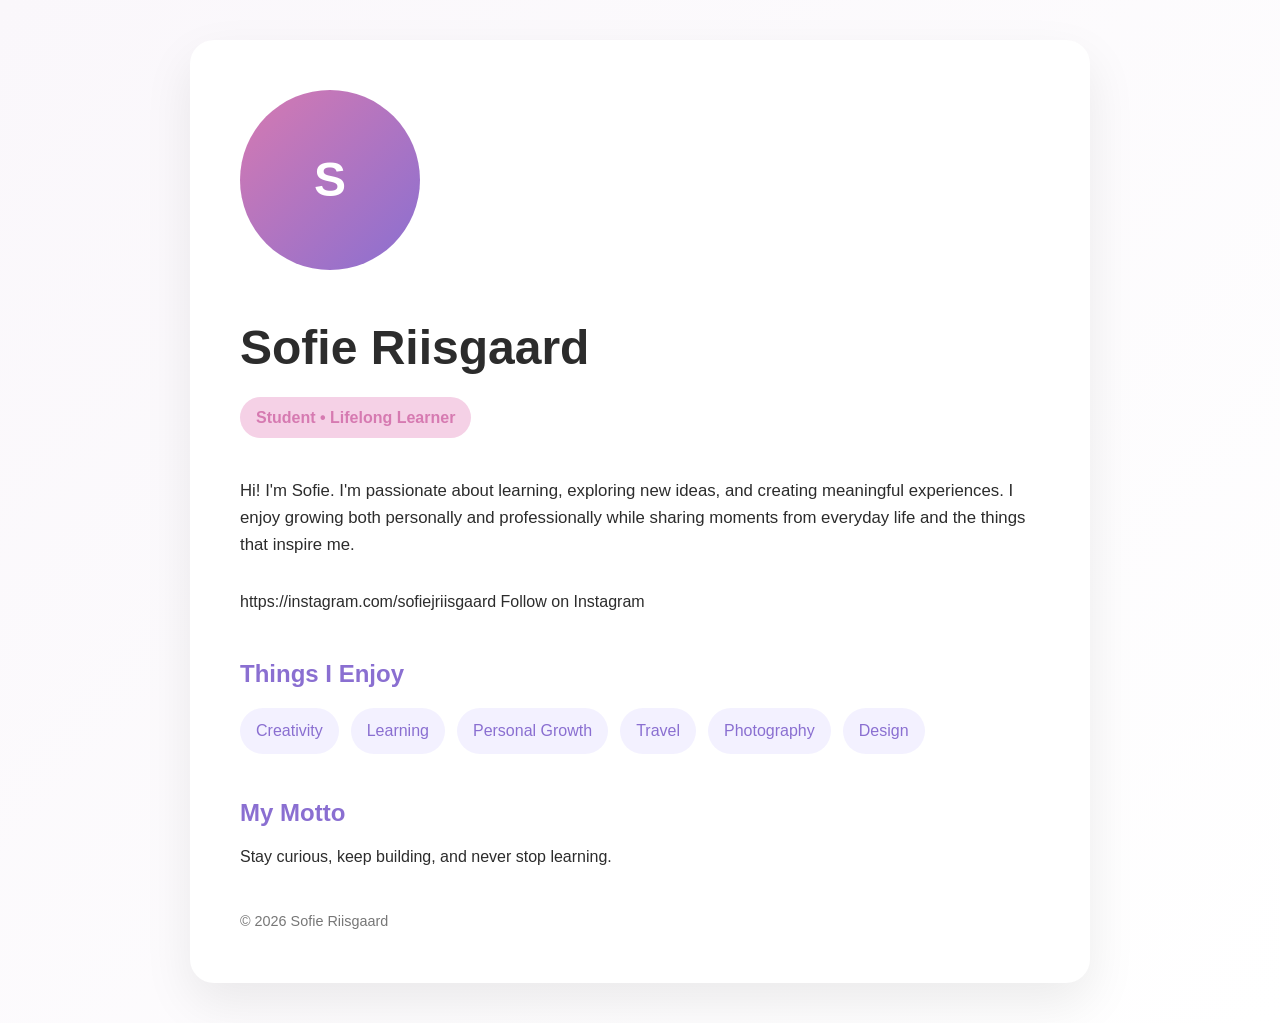
==== !DOCTYPE html.html @ 81ff55f1 "First promt" ====
<!DOCTYPE html>
<html lang="en">
<head>
<meta charset="UTF-8">
<meta name="viewport" content="width=device-width, initial-scale=1.0">
<title>About Sofie</title>

<style>
:root{
    --bg: #faf7fb;
    --primary: #d67ab1;
    --secondary: #8a6fd1;
    --dark: #2c2c2c;
    --card: #ffffff;
    --accent: #f5d1e6;
}

*{
    margin:0;
    padding:0;
    box-sizing:border-box;
}

body{
    font-family: Inter, Arial, sans-serif;
    background: linear-gradient(135deg, var(--bg), #ffffff);
    color: var(--dark);
    line-height:1.6;
}

.hero{
    min-height:100vh;
    display:flex;
    align-items:center;
    justify-content:center;
    padding:40px;
}

.container{
    max-width:900px;
    width:100%;
}

.card{
    background:var(--card);
    border-radius:24px;
    padding:50px;
    box-shadow:0 20px 50px rgba(0,0,0,0.08);
}

.profile{
    display:flex;
    flex-wrap:wrap;
    gap:40px;
    align-items:center;
}

.avatar{
    width:180px;
    height:180px;
    border-radius:50%;
    background:linear-gradient(
        135deg,
        var(--primary),
        var(--secondary)
    );
    display:flex;
    align-items:center;
    justify-content:center;
    color:white;
    font-size:3rem;
    font-weight:700;
}

h1{
    font-size:3rem;
    margin-bottom:10px;
}

.tag{
    display:inline-block;
    background:var(--accent);
    padding:8px 16px;
    border-radius:999px;
    color:var(--primary);
    font-weight:600;
    margin-bottom:20px;
}

.bio{
    margin-top:20px;
    font-size:1.05rem;
}

.section{
    margin-top:40px;
}

.section h2{
    color:var(--secondary);
    margin-bottom:12px;
}

.interests{
    display:flex;
    flex-wrap:wrap;
    gap:12px;
    margin-top:15px;
}

.pill{
    background:#f3f1ff;
    color:var(--secondary);
    padding:10px 16px;
    border-radius:999px;
    font-weight:500;
}

.social{
    margin-top:30px;
}

.social a{
    text-decoration:none;
    color:white;
    background:linear-gradient(
        135deg,
        var(--primary),
        var(--secondary)
    );
    padding:14px 22px;
    border-radius:12px;
    display:inline-block;
    transition:.2s;
}

.social a:hover{
    transform:translateY(-2px);
}

footer{
    margin-top:40px;
    color:#777;
    font-size:.9rem;
}
</style>
</head>
<body>

<section class="hero">
    <div class="container">
        <div class="card">

            <div class="profile">

                <div class="avatar">
                    S
                </div>

                <div>
                    <h1>Sofie Riisgaard</h1>

                    <div class="tag">
                        Student • Lifelong Learner
                    </div>

                    <p class="bio">
                        Hi! I'm Sofie. I'm passionate about learning,
                        exploring new ideas, and creating meaningful
                        experiences. I enjoy growing both personally and
                        professionally while sharing moments from everyday
                        life and the things that inspire me.
                    </p>

                    <div class="social">
                        https://instagram.com/sofiejriisgaard
                            Follow on Instagram
                        </a>
                    </div>
                </div>

            </div>

            <div class="section">
                <h2>Things I Enjoy</h2>

                <div class="interests">
                    <span class="pill">Creativity</span>
                    <span class="pill">Learning</span>
                    <span class="pill">Personal Growth</span>
                    <span class="pill">Travel</span>
                    <span class="pill">Photography</span>
                    <span class="pill">Design</span>
                </div>
            </div>

            <div class="section">
                <h2>My Motto</h2>
                <p>
                    Stay curious, keep building, and never stop learning.
                </p>
            </div>

            <footer>
                © 2026 Sofie Riisgaard
            </footer>

        </div>
    </div>
</section>

</body>
</html>
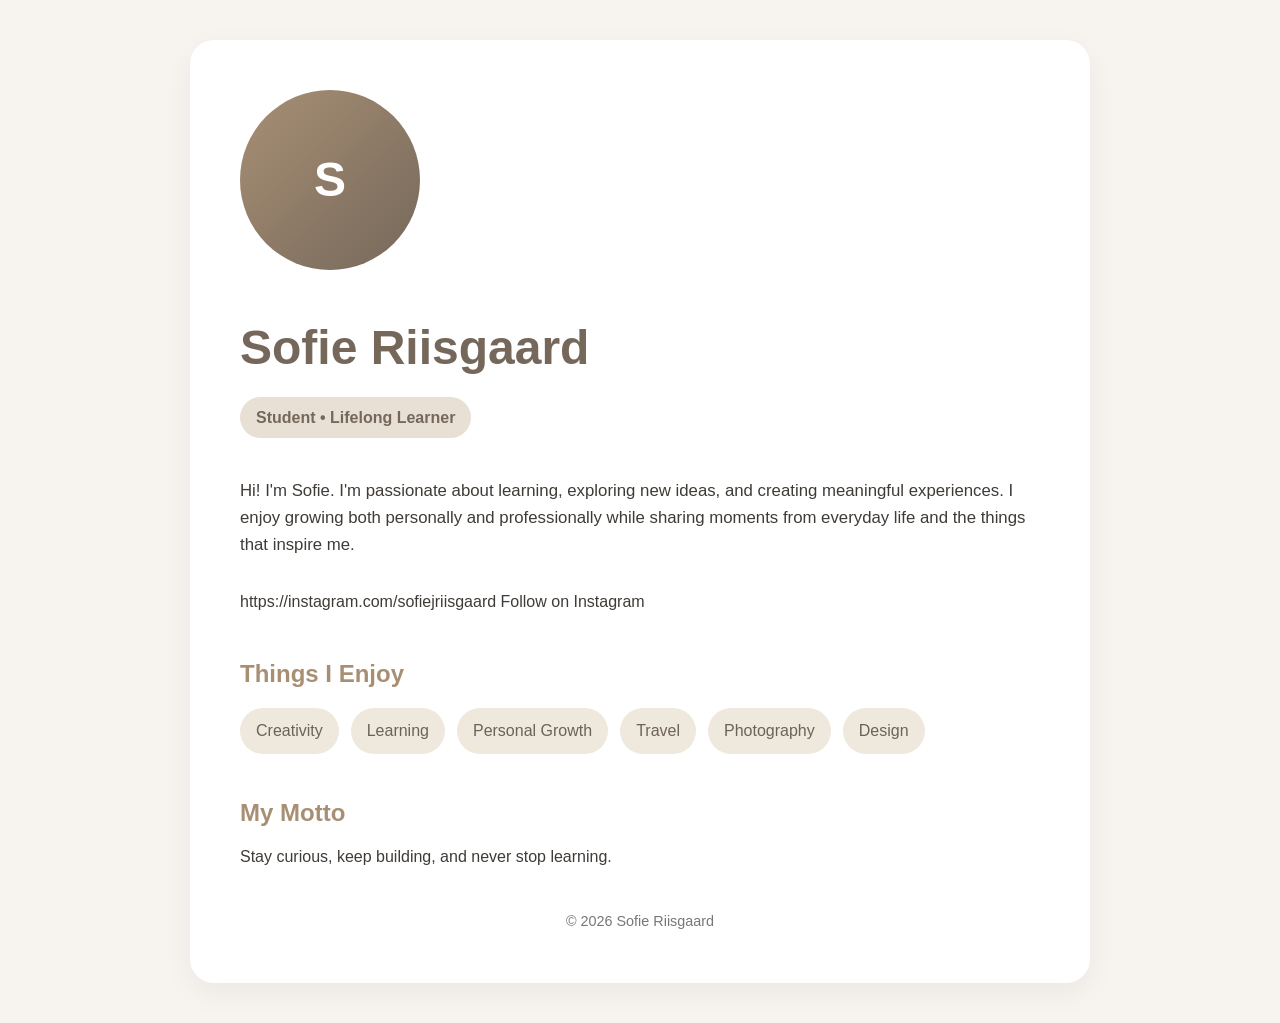
==== commit 0d18ec49: "images" ====
--- a/!DOCTYPE html.html
+++ b/!DOCTYPE html.html
@@ -7,148 +7,153 @@
 
 <style>
 :root{
-    --bg: #faf7fb;
-    --primary: #d67ab1;
-    --secondary: #8a6fd1;
-    --dark: #2c2c2c;
+    --bg: #f7f4ef;
+    --primary: #a88f74;
+    --secondary: #75685b;
+    --dark: #3f3b37;
     --card: #ffffff;
-    --accent: #f5d1e6;
+    --accent: #e8e0d5;
 }
 
 *{
-    margin:0;
-    padding:0;
-    box-sizing:border-box;
+    margin: 0;
+    padding: 0;
+    box-sizing: border-box;
 }
 
 body{
-    font-family: Inter, Arial, sans-serif;
-    background: linear-gradient(135deg, var(--bg), #ffffff);
+    font-family: 'Inter', sans-serif;
+    background: var(--bg);
     color: var(--dark);
-    line-height:1.6;
+    line-height: 1.6;
 }
 
 .hero{
-    min-height:100vh;
-    display:flex;
-    align-items:center;
-    justify-content:center;
-    padding:40px;
+    min-height: 100vh;
+    display: flex;
+    align-items: center;
+    justify-content: center;
+    padding: 40px;
 }
 
 .container{
-    max-width:900px;
-    width:100%;
+    max-width: 900px;
+    width: 100%;
 }
 
 .card{
-    background:var(--card);
-    border-radius:24px;
-    padding:50px;
-    box-shadow:0 20px 50px rgba(0,0,0,0.08);
+    background: var(--card);
+    border-radius: 24px;
+    padding: 50px;
+    box-shadow: 0 10px 30px rgba(0,0,0,0.05);
 }
 
 .profile{
-    display:flex;
-    flex-wrap:wrap;
-    gap:40px;
-    align-items:center;
+    display: flex;
+    flex-wrap: wrap;
+    gap: 40px;
+    align-items: center;
 }
 
 .avatar{
-    width:180px;
-    height:180px;
-    border-radius:50%;
-    background:linear-gradient(
+    width: 180px;
+    height: 180px;
+    border-radius: 50%;
+    background: linear-gradient(
         135deg,
         var(--primary),
         var(--secondary)
     );
-    display:flex;
-    align-items:center;
-    justify-content:center;
-    color:white;
-    font-size:3rem;
-    font-weight:700;
+    display: flex;
+    align-items: center;
+    justify-content: center;
+    color: white;
+    font-size: 3rem;
+    font-weight: 700;
 }
 
 h1{
-    font-size:3rem;
-    margin-bottom:10px;
+    font-size: 3rem;
+    margin-bottom: 10px;
+    color: var(--secondary);
 }
 
 .tag{
-    display:inline-block;
-    background:var(--accent);
-    padding:8px 16px;
-    border-radius:999px;
-    color:var(--primary);
-    font-weight:600;
-    margin-bottom:20px;
+    display: inline-block;
+    background: var(--accent);
+    padding: 8px 16px;
+    border-radius: 999px;
+    color: var(--secondary);
+    font-weight: 600;
+    margin-bottom: 20px;
 }
 
 .bio{
-    margin-top:20px;
-    font-size:1.05rem;
+    margin-top: 20px;
+    font-size: 1.05rem;
 }
 
 .section{
-    margin-top:40px;
+    margin-top: 40px;
 }
 
 .section h2{
-    color:var(--secondary);
-    margin-bottom:12px;
+    color: var(--primary);
+    margin-bottom: 12px;
 }
 
 .interests{
-    display:flex;
-    flex-wrap:wrap;
-    gap:12px;
-    margin-top:15px;
+    display: flex;
+    flex-wrap: wrap;
+    gap: 12px;
+    margin-top: 15px;
 }
 
 .pill{
-    background:#f3f1ff;
-    color:var(--secondary);
-    padding:10px 16px;
-    border-radius:999px;
-    font-weight:500;
+    background: #efe8dd;
+    color: #6d6257;
+    padding: 10px 16px;
+    border-radius: 999px;
+    font-weight: 500;
 }
 
 .social{
-    margin-top:30px;
+    margin-top: 30px;
 }
 
 .social a{
-    text-decoration:none;
-    color:white;
-    background:linear-gradient(
+    text-decoration: none;
+    color: white;
+    background: linear-gradient(
         135deg,
         var(--primary),
         var(--secondary)
     );
-    padding:14px 22px;
-    border-radius:12px;
-    display:inline-block;
-    transition:.2s;
+    padding: 14px 22px;
+    border-radius: 12px;
+    display: inline-block;
+    transition: all 0.3s ease;
 }
 
 .social a:hover{
-    transform:translateY(-2px);
+    transform: translateY(-2px);
+    opacity: 0.9;
 }
 
 footer{
-    margin-top:40px;
-    color:#777;
-    font-size:.9rem;
+    margin-top: 40px;
+    color: #777;
+    font-size: 0.9rem;
+    text-align: center;
 }
 </style>
 </head>
+
 <body>
 
 <section class="hero">
     <div class="container">
+
         <div class="card">
 
             <div class="profile">
@@ -206,8 +211,8 @@
             </footer>
 
         </div>
+
     </div>
 </section>
-
 </body>
-</html>+</html>
